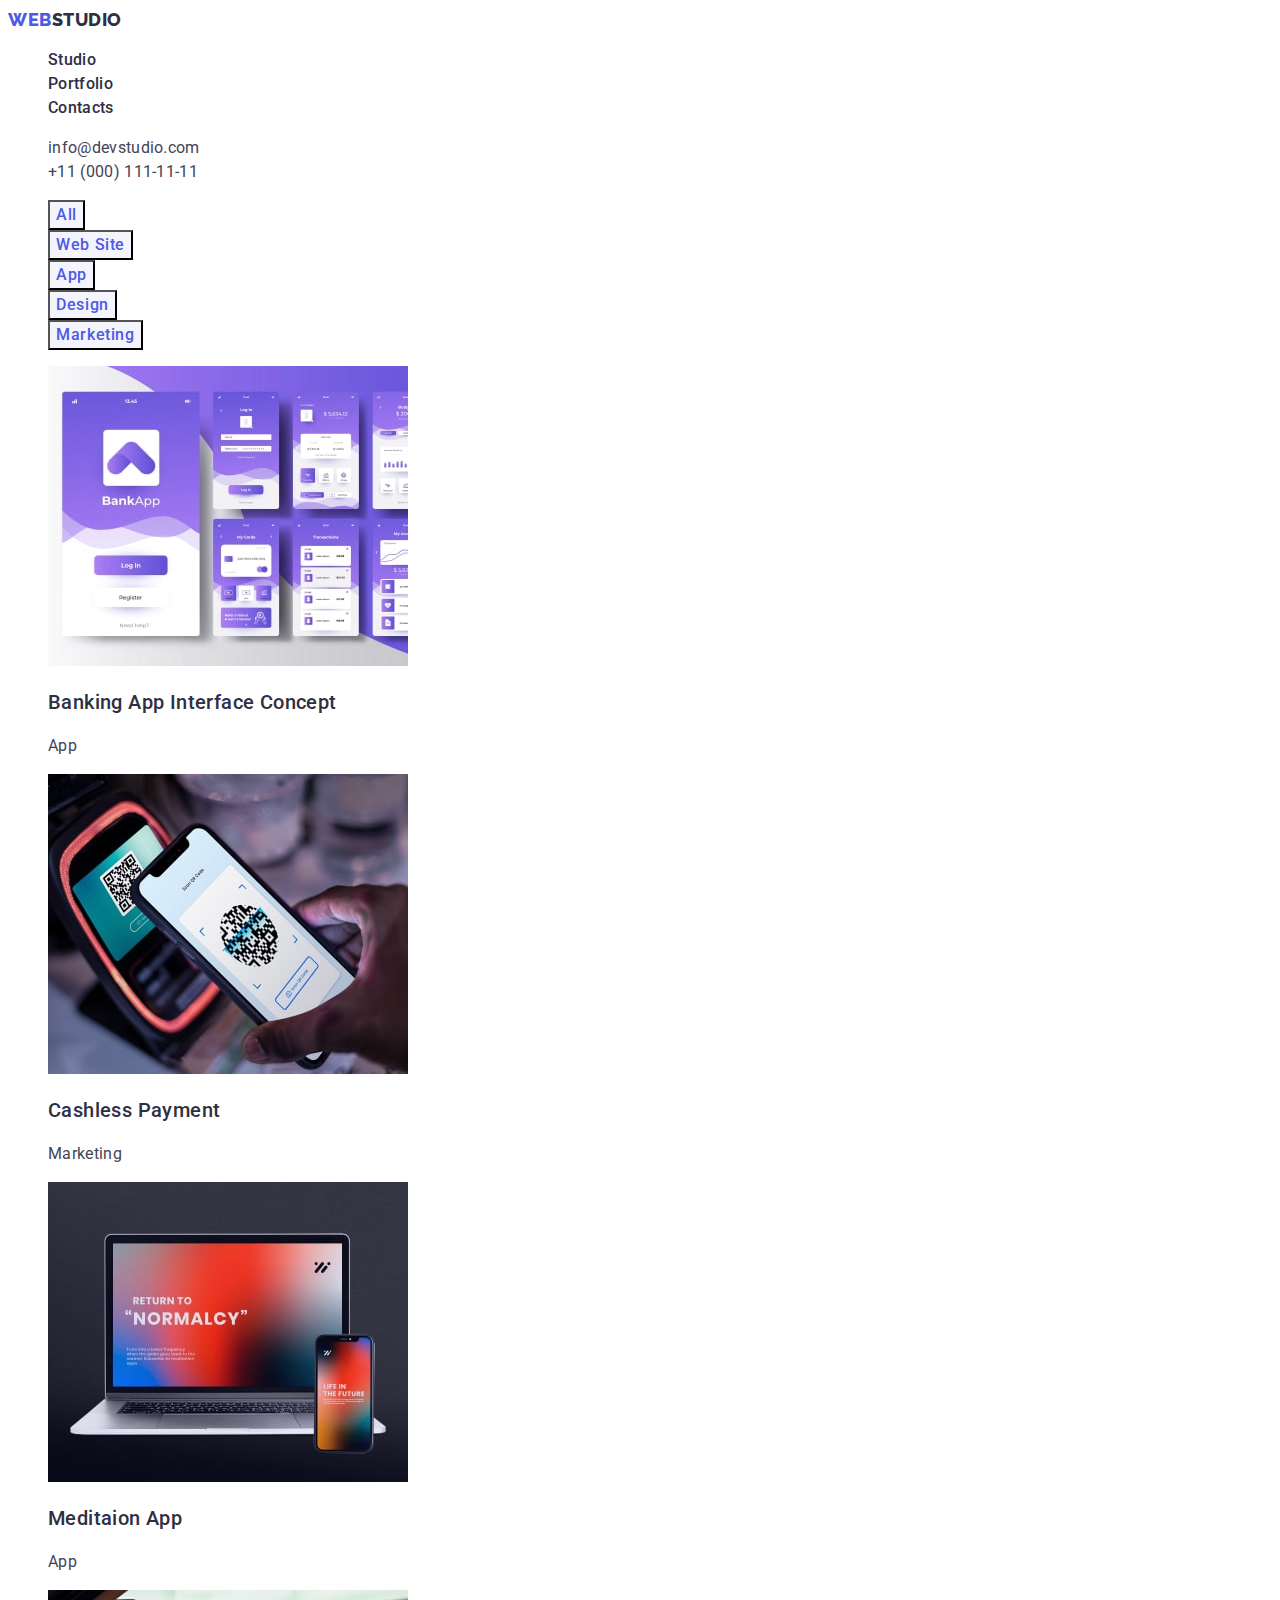
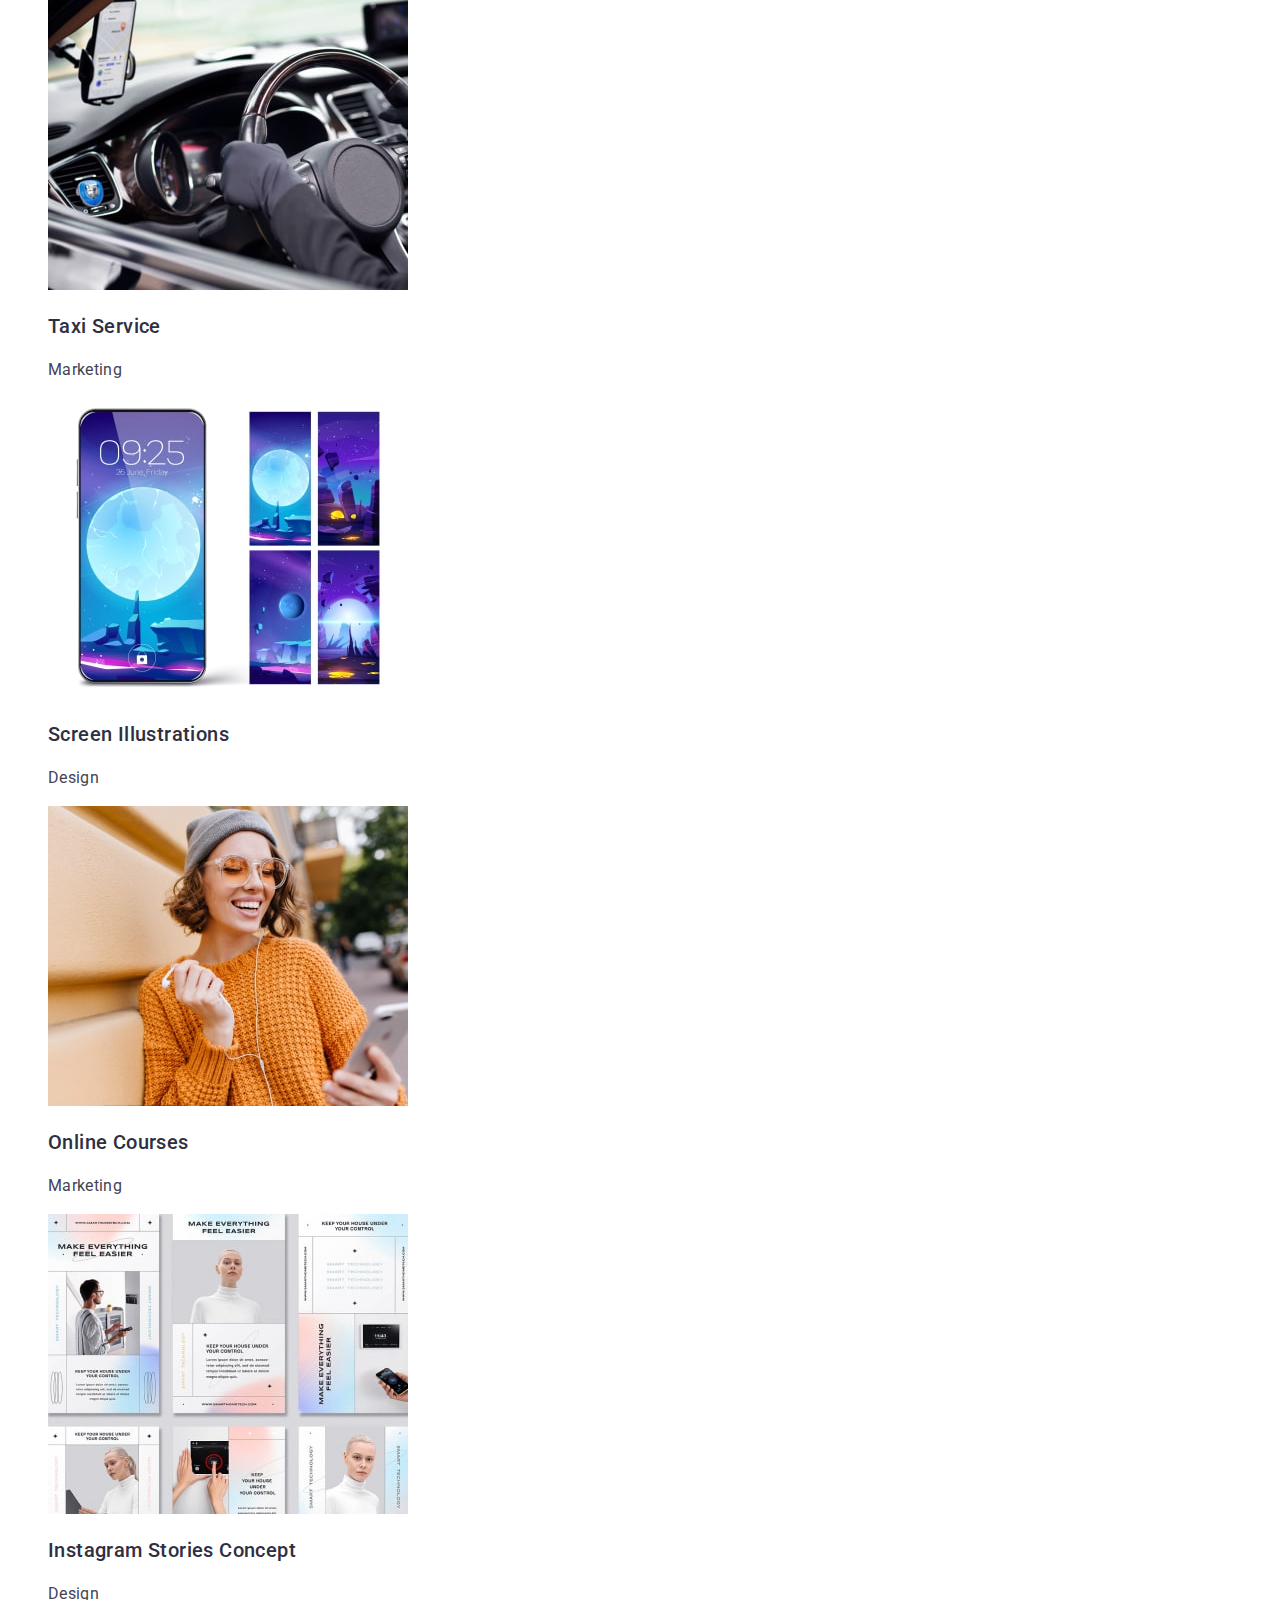
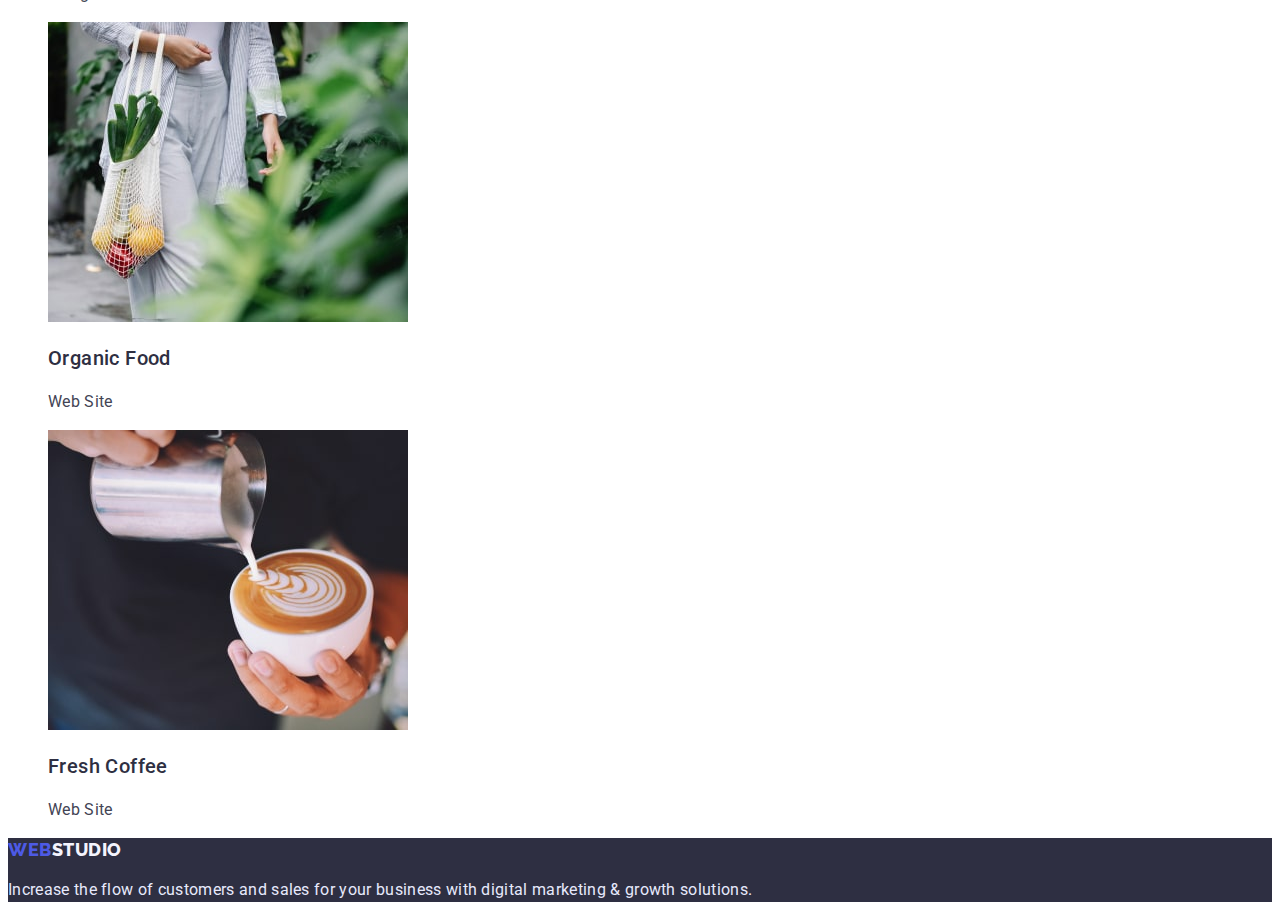
==== portfolio.html @ 36dbd47a "good" ====
<!DOCTYPE html>
<html lang="en">
  <head>
    <meta charset="UTF-8" />
    <meta http-equiv="X-UA-Compatible" content="IE=edge" />
    <meta name="viewport" content="width=device-width, initial-scale=1.0" />
    <title>WebStudio</title>
    <link rel="stylesheet" href="./css/styles.css" />
    <link rel="preconnect" href="https://fonts.googleapis.com" />
    <link rel="preconnect" href="https://fonts.gstatic.com" crossorigin />
    <link
      href="https://fonts.googleapis.com/css2?family=Raleway:wght@800&family=Roboto:wght@400;500;700;900&display=swap"
      rel="stylesheet"
    />
  </head>
  <body>
    <!-- шапка -->
    <header class="header">
      <nav class="header-nav">
        <a href="./index.html" class="logo list link"
          ><span class="logo-web">Web</span>Studio</a
        >
        <ul class="header-list list">
          <li class="header-item">
            <a href="./index.html" class="header-link link">Studio</a>
          </li>
          <li class="header-item">
            <a href="./portfolio.html" class="header-link link">Portfolio</a>
          </li>
          <li class="header-item">
            <a href="" class="header-link link">Contacts</a>
          </li>
        </ul>
      </nav>
      <address>
        <ul class="contakt list">
          <li>
            <a
              href="mailto:info@devstudio.com"
              class="contakt-link contakt-link-mailto link"
              >info@devstudio.com</a
            >
          </li>
          <li>
            <a href="tel:+110001111111" class="contakt-link link"
              >+11 (000) 111-11-11</a
            >
          </li>
        </ul>
      </address>
    </header>
    <!-- / шапка -->
    <main>
      <!-- menu button -->
      <section>
        <h2 class="visually-hidden">menu button</h2>
        <ul class="list">
          <li><button type="button" class="btn">All</button></li>
          <li><button type="button" class="btn">Web Site</button></li>
          <li><button type="button" class="btn">App</button></li>
          <li><button type="button" class="btn">Design</button></li>
          <li><button type="button" class="btn">Marketing</button></li>
        </ul>
      </section>

      <!-- /menu button -->
      <!-- features-list -->
      <section>
        <h2 class="visually-hidden">menu portfolio</h2>
      <ul class="features-list list">
        <li class="features-item">
          <a href="" class="features-link link">
            <img
              src="./images/portfolio-app-min.jpg"
              alt="App Interface"
              width="360"
              height="300"
            />
            <h3 class="features-title subtitle">
              Banking App Interface Concept
            </h3>
            <p class="features-text text">App</p>
          </a>
        </li>
        <li class="features-item">
          <a href="" class="features-link link"
            ><img
              src="./images/portfolio-paymant-min.jpg"
              alt="Payment"
              width="360"
              height="300"
            />
            <h3 class="features-title subtitle">Cashless Payment</h3>
            <p class="features-text text">Marketing</p>
          </a>
        </li>
        <li class="features-item">
          <a href="" class="features-link link"
            ><img
              src="./images/portfolio-meditaion-min.jpg"
              alt="notbook"
              width="360"
              height="300"
            />
            <h3 class="features-title subtitle">Meditaion App</h3>
            <p class="features-text text">App</p>
          </a>
        </li>
        <li class="features-item">
          <a href="" class="features-link link"
            ><img
              src="./images/portfolio-taxi-min.jpg"
              alt="taxi"
              width="360"
              height="300"
            />
            <h3 class="features-title subtitle">Taxi Service</h3>
            <p class="features-text text">Marketing</p>
          </a>
        </li>
        <li class="features-item">
          <a href="" class="features-link link"
            ><img
              src="./images/portfolio-theme-min.jpg"
              alt="theme"
              width="360"
              height="300"
            />
            <h3 class="features-title subtitle">Screen Illustrations</h3>
            <p class="features-text text">Design</p>
          </a>
        </li>
        <li class="features-item">
          <a href="" class="features-link link"
            ><img
              src="./images/portfolio-courses-min.jpg"
              alt="woman"
              width="360"
              height="300"
            />
            <h3 class="features-title subtitle">Online Courses</h3>
            <p class="features-text text">Marketing</p>
          </a>
        </li>
        <li class="features-item">
          <a href="" class="features-link link"
            ><img
              src="./images/portfolio-instagram-min.jpg "
              alt="instagram"
              width="360"
              height="300"
            />
            <h3 class="features-title subtitle">Instagram Stories Concept</h3>
            <p class="features-text text">Design</p></a
          >
        </li>
        <li class="features-item">
          <a href="" class="features-link link"
            ><img
              src="./images/portfolio-food-min.jpg"
              alt="food"
              width="360"
              height="300"
            />
            <h3 class="features-title subtitle">Organic Food</h3>
            <p class="features-text text">Web Site</p></a
          >
        </li>
        <li class="features-item">
          <a href="" class="features-link link"
            ><img
              src="./images/portfolio-coffee-min.jpg"
              alt="coffee"
              width="360"
              height="300"
            />
            <h3 class="features-title subtitle">Fresh Coffee</h3>
            <p class="features-text text">Web Site</p></a
          >
        </li>
      </ul>
    </section>
      <!-- /features-list -->
    </main>
    <!-- підвал -->
    <footer class="footer">
      <a href="./index.html" class="logo-footer list link"
        ><span class="logo-web">Web</span>Studio</a
      >
      <p class="footer-text text">
        Increase the flow of customers and sales for your business with digital
        marketing & growth solutions.
      </p>
    </footer>
  </body>
</html>
---- css/styles.css ----
:root{
    --maim-text-color: #434455;
    --maim-title-color: #2E2F42;
    --maim-logo-color: #4D5AE5;
    --maim-logo-text-color: #F4F4FD;
    --maim-logo-futer-color: #2E2F42;
    --maim-text-futer-color:#E7E9FC;
    --maim-btn-active-color: #404BBF;
    --maim-big-title-color: #FFFFFF;
    --maim-background-fon-color:#F4F4FD;
   

}

.list{
list-style: none;

}
.link{
    text-decoration: none;

}
.visually-hidden {
    position: absolute;
    width: 1px;
    height: 1px;
    margin: -1px;
    border: 0;
    padding: 0;
    white-space: nowrap;
    clip-path: inset(100%);
    clip: rect(0 0 0 0);
    overflow: hidden;
   }
body{
    font-family: 'Roboto', sans-serif;
    color:  #434455;
    background:#FFFFFF;

;
}  
.text{  
    font-size: 16px;
    line-height: 1.5;
    letter-spacing: 0.02em;    
}

.subtitle{
    font-weight: 500;
    font-size: 20px;
    line-height: 1.2;
    letter-spacing: 0.02em;
    
}
/* колір логотипа web =color: #4D5AE5; */
/* колір жирного тексту color: #2E2F42; */
/* колір малого туксту color: #434455; rgba(0, 0, 0, 0.25); */
/* header styles */
/* -----------header----------- */
.logo{   
font-family: 'Raleway';
font-weight: 800;
font-size: 18px;
line-height: 1.33;
letter-spacing: 0.03em;
text-transform: uppercase;
color: var(--maim-title-color);
}
.logo-web{
    color: var(--maim-logo-color);

}

.header-link{
    font-weight: 500;
    font-size: 16px;
    line-height: 1.5;    
    letter-spacing: 0.02em;     
    color: var(--maim-title-color);
    
}
.header-link:active,
.header-link:focus,
.header-link:hover{
    color: var(--maim-btn-active-color);

}
.contakt-link{
    font-style: normal;
    font-size: 16px;
    line-height: 1.5;
    letter-spacing: 0.02em;
color: var(--maim-text-color);

}
.contakt-link-mailto:active,
.contakt-link-mailto:hover,
.contakt-link-mailto:focus
{
color: var(--maim-btn-active-color);
}
/* -----------footer----------- */
.footer{
    background:var(--maim-logo-futer-color);
}

.logo-footer{
    font-family: 'Raleway';
    font-weight: 800;
    font-size: 18px;
    line-height: 1.33;
    letter-spacing: 0.03em;
    text-transform: uppercase;
color: var(--maim-logo-text-color);
    
}

.footer-text{   
color: var(--maim-text-futer-color);

}
/* -----------main----------- */
/* -----------hero----------- */
.section-hero{
    background: var(--maim-title-color) ;

}
.hero-title{
    font-weight: 700;
    font-size: 56px;
    line-height: 1.07;
    letter-spacing: 0.02em;
    color: var(--maim-big-title-color);

}

.btn-hero{
    cursor: pointer;
    font-family: 'Roboto';
    font-weight: 500;
    font-size: 16px;
    line-height: 1.5;
    letter-spacing: 0.04em;    
    color: var(--maim-big-title-color);
    background:var(--maim-logo-color);
}
.btn-hero:focus,
.btn-hero:hover{
    background:var(--maim-btn-active-color);
}

/* -----------benefits----------- */
.benefits-title {

    color: var(--maim-title-color);
}
.benefits-text {
    text-transform: lowercase;
    color: var(--maim-text-color);


}
/* -----------main work----------- */
.slider-work-title{
    font-weight: 700;
    font-size: 36px;
    line-height: 1.11;
    letter-spacing: 0.02em;
    color: var(--maim-title-color);  
}
/* -----------main team----------- */
.team {
    background:var(--maim-background-fon-color);

}
.team-title {

    font-weight: 700;
    font-size: 36px;
    line-height: 1.11;
    letter-spacing: 0.02em;
    
    color: var(--maim-title-color);
    
}
.team-name {

    color: var(--maim-title-color);

}
.team-text {
    color: var(--maim-text-color);
}
/* -----------PORTFOLIO----------- */
/* -----------menu button----------- */
.btn{
    cursor: pointer;
    font-family: 'Roboto';
    font-weight: 500;
font-size: 16px;
line-height: 1.5;
letter-spacing: 0.04em;
color: var(--maim-logo-color);
background: var(--maim-background-fon-color);

}
.btn:hover,
.btn:focus{
    background: var(--maim-btn-active-color);
    color: var(--maim-big-title-color);

}
/* -----------features----------- */
.features-title{
color: var(--maim-title-color);

}
.features-text{
    color: var(--maim-text-color);
    
}
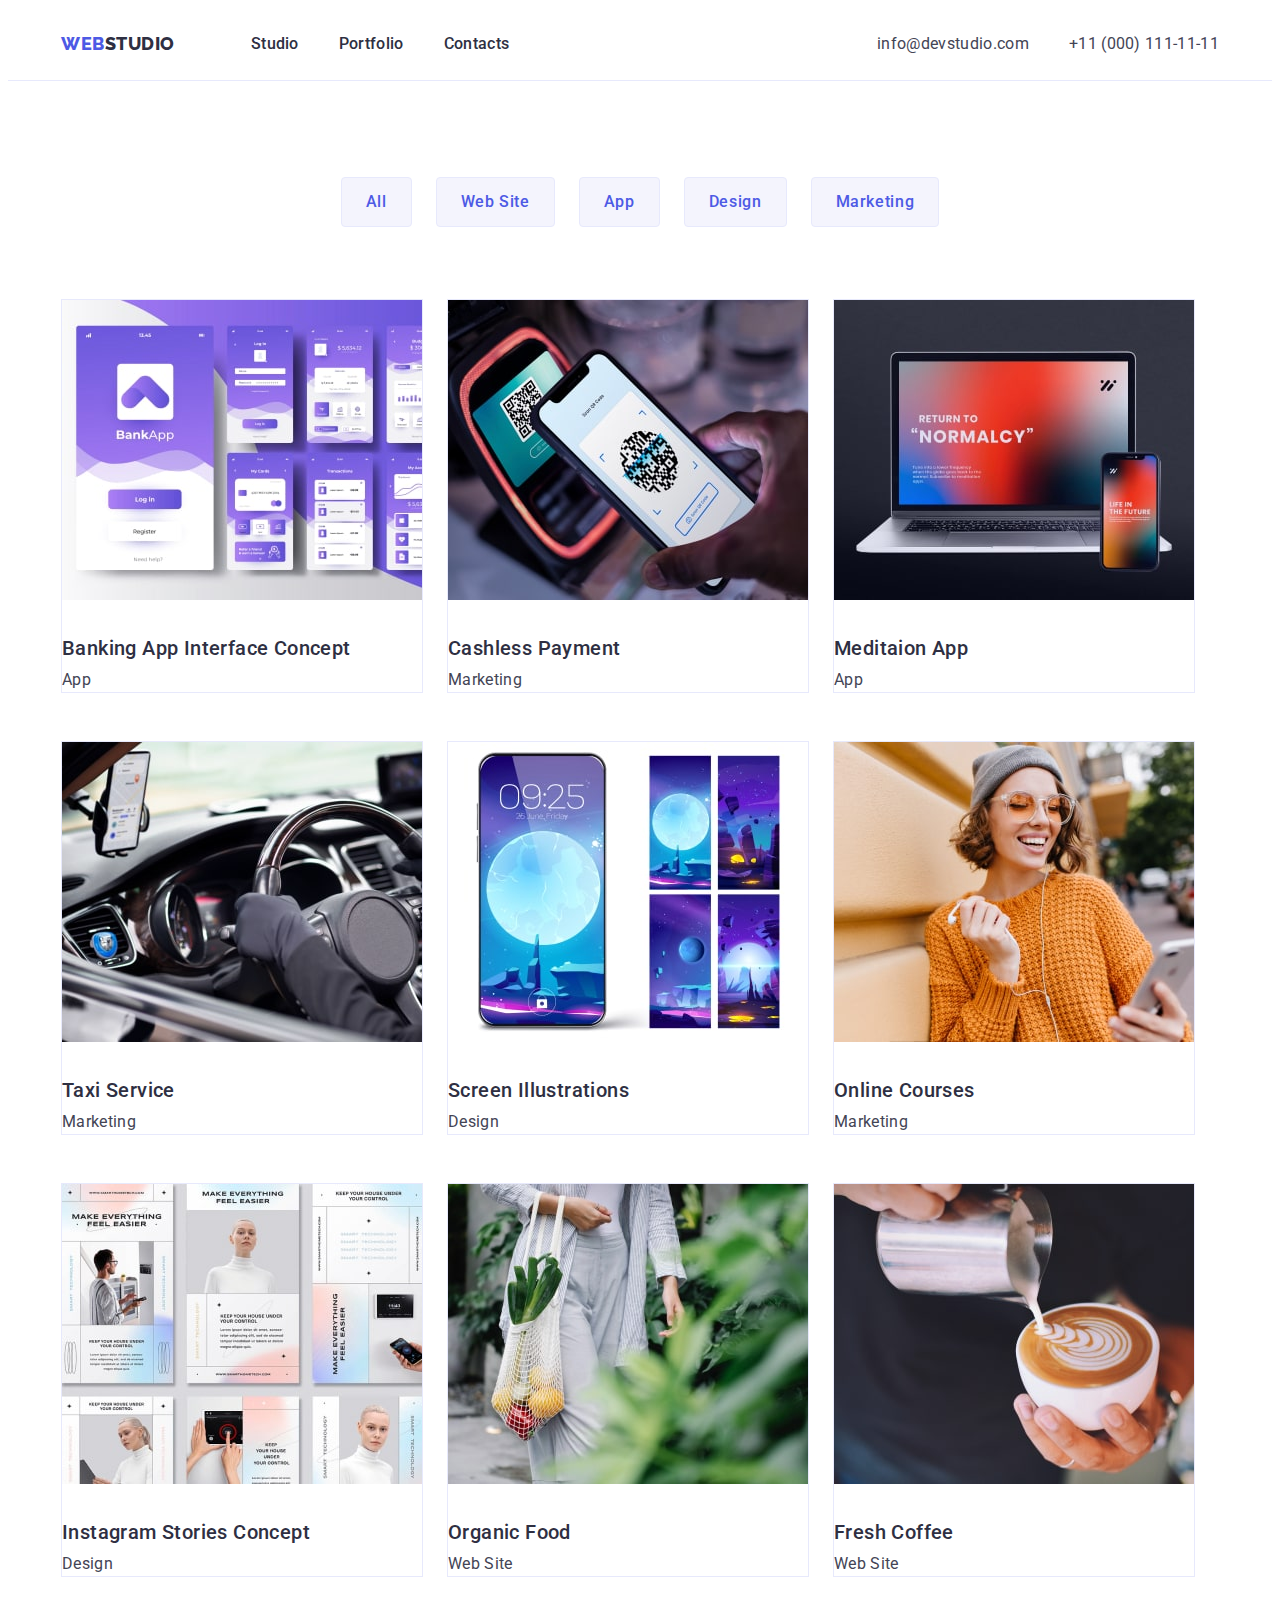
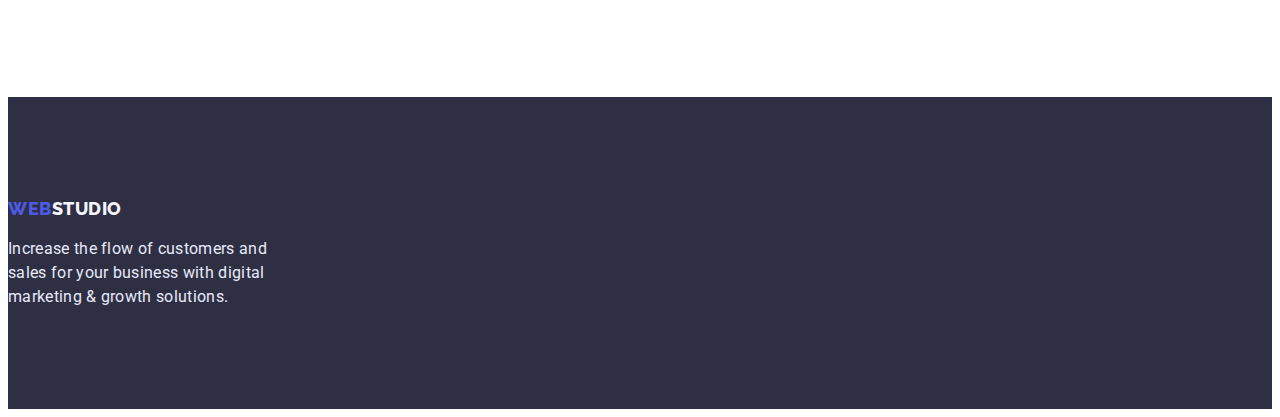
==== commit 709c55eb: "good" ====
--- a/portfolio.html
+++ b/portfolio.html
@@ -5,181 +5,194 @@
     <meta http-equiv="X-UA-Compatible" content="IE=edge" />
     <meta name="viewport" content="width=device-width, initial-scale=1.0" />
     <title>WebStudio</title>
-    <link rel="stylesheet" href="./css/styles.css" />
+    <link
+      rel="stylesheet"
+      href="https://cdnjs.cloudflare.com/ajax/libs/modern-normalize/1.1.0/modern-normalize.min.css"
+      integrity="sha512-wpPYUAdjBVSE4KJnH1VR1HeZfpl1ub8YT/NKx4PuQ5NmX2tKuGu6U/JRp5y+Y8XG2tV+wKQpNHVUX03MfMFn9Q=="
+      crossorigin="anonymous"
+      referrerpolicy="no-referrer"
+    />
     <link rel="preconnect" href="https://fonts.googleapis.com" />
     <link rel="preconnect" href="https://fonts.gstatic.com" crossorigin />
     <link
       href="https://fonts.googleapis.com/css2?family=Raleway:wght@800&family=Roboto:wght@400;500;700;900&display=swap"
       rel="stylesheet"
     />
+    <link rel="stylesheet" href="./css/styles.css" />
   </head>
   <body>
     <!-- шапка -->
     <header class="header">
-      <nav class="header-nav">
-        <a href="./index.html" class="logo list link"
-          ><span class="logo-web">Web</span>Studio</a
-        >
-        <ul class="header-list list">
-          <li class="header-item">
-            <a href="./index.html" class="header-link link">Studio</a>
-          </li>
-          <li class="header-item">
-            <a href="./portfolio.html" class="header-link link">Portfolio</a>
-          </li>
-          <li class="header-item">
-            <a href="" class="header-link link">Contacts</a>
-          </li>
-        </ul>
-      </nav>
-      <address>
-        <ul class="contakt list">
-          <li>
-            <a
-              href="mailto:info@devstudio.com"
-              class="contakt-link contakt-link-mailto link"
-              >info@devstudio.com</a
-            >
-          </li>
-          <li>
-            <a href="tel:+110001111111" class="contakt-link link"
-              >+11 (000) 111-11-11</a
-            >
-          </li>
-        </ul>
-      </address>
+      <div class="container header-container">
+        <nav class="header-nav">
+          <a href="./index.html" class="logo list link"
+            ><span class="logo-web">Web</span>Studio</a
+          >
+          <ul class="header-list list">
+            <li class="header-item">
+              <a href="./index.html" class="header-link link">Studio</a>
+            </li>
+            <li class="header-item">
+              <a href="./portfolio.html" class="header-link link">Portfolio</a>
+            </li>
+            <li class="header-item">
+              <a href="" class="header-link link">Contacts</a>
+            </li>
+          </ul>
+        </nav>
+        <address class="header-address">
+          <ul class="contakt-list list">
+            <li class="contakt-item">
+              <a
+                href="mailto:info@devstudio.com"
+                class="contakt-link contakt-link-mailto link"
+                >info@devstudio.com</a
+              >
+            </li>
+            <li class="contakt-item">
+              <a href="tel:+110001111111" class="contakt-link link"
+                >+11 (000) 111-11-11</a
+              >
+            </li>
+          </ul>
+        </address>
+      </div>
     </header>
     <!-- / шапка -->
     <main>
       <!-- menu button -->
-      <section>
+      <section class="menu-btn">
+        <div class="container">
         <h2 class="visually-hidden">menu button</h2>
-        <ul class="list">
-          <li><button type="button" class="btn">All</button></li>
-          <li><button type="button" class="btn">Web Site</button></li>
-          <li><button type="button" class="btn">App</button></li>
-          <li><button type="button" class="btn">Design</button></li>
-          <li><button type="button" class="btn">Marketing</button></li>
+        <ul class="btn-list list">
+          <li class="btn-item"><button type="button" class="btn">All</button></li>
+          <li class="btn-item"><button type="button" class="btn">Web Site</button></li>
+          <li class="btn-item"><button type="button" class="btn">App</button></li>
+          <li class="btn-item"><button type="button" class="btn">Design</button></li>
+          <li class="btn-item"><button type="button" class="btn">Marketing</button></li>
         </ul>
+      </div>
       </section>
 
       <!-- /menu button -->
       <!-- features-list -->
-      <section>
+      <section class="features">
+        <div class="container">
         <h2 class="visually-hidden">menu portfolio</h2>
-      <ul class="features-list list">
-        <li class="features-item">
-          <a href="" class="features-link link">
-            <img
-              src="./images/portfolio-app-min.jpg"
-              alt="App Interface"
-              width="360"
-              height="300"
-            />
-            <h3 class="features-title subtitle">
-              Banking App Interface Concept
-            </h3>
-            <p class="features-text text">App</p>
-          </a>
-        </li>
-        <li class="features-item">
-          <a href="" class="features-link link"
-            ><img
-              src="./images/portfolio-paymant-min.jpg"
-              alt="Payment"
-              width="360"
-              height="300"
-            />
-            <h3 class="features-title subtitle">Cashless Payment</h3>
-            <p class="features-text text">Marketing</p>
-          </a>
-        </li>
-        <li class="features-item">
-          <a href="" class="features-link link"
-            ><img
-              src="./images/portfolio-meditaion-min.jpg"
-              alt="notbook"
-              width="360"
-              height="300"
-            />
-            <h3 class="features-title subtitle">Meditaion App</h3>
-            <p class="features-text text">App</p>
-          </a>
-        </li>
-        <li class="features-item">
-          <a href="" class="features-link link"
-            ><img
-              src="./images/portfolio-taxi-min.jpg"
-              alt="taxi"
-              width="360"
-              height="300"
-            />
-            <h3 class="features-title subtitle">Taxi Service</h3>
-            <p class="features-text text">Marketing</p>
-          </a>
-        </li>
-        <li class="features-item">
-          <a href="" class="features-link link"
-            ><img
-              src="./images/portfolio-theme-min.jpg"
-              alt="theme"
-              width="360"
-              height="300"
-            />
-            <h3 class="features-title subtitle">Screen Illustrations</h3>
-            <p class="features-text text">Design</p>
-          </a>
-        </li>
-        <li class="features-item">
-          <a href="" class="features-link link"
-            ><img
-              src="./images/portfolio-courses-min.jpg"
-              alt="woman"
-              width="360"
-              height="300"
-            />
-            <h3 class="features-title subtitle">Online Courses</h3>
-            <p class="features-text text">Marketing</p>
-          </a>
-        </li>
-        <li class="features-item">
-          <a href="" class="features-link link"
-            ><img
-              src="./images/portfolio-instagram-min.jpg "
-              alt="instagram"
-              width="360"
-              height="300"
-            />
-            <h3 class="features-title subtitle">Instagram Stories Concept</h3>
-            <p class="features-text text">Design</p></a
-          >
-        </li>
-        <li class="features-item">
-          <a href="" class="features-link link"
-            ><img
-              src="./images/portfolio-food-min.jpg"
-              alt="food"
-              width="360"
-              height="300"
-            />
-            <h3 class="features-title subtitle">Organic Food</h3>
-            <p class="features-text text">Web Site</p></a
-          >
-        </li>
-        <li class="features-item">
-          <a href="" class="features-link link"
-            ><img
-              src="./images/portfolio-coffee-min.jpg"
-              alt="coffee"
-              width="360"
-              height="300"
-            />
-            <h3 class="features-title subtitle">Fresh Coffee</h3>
-            <p class="features-text text">Web Site</p></a
-          >
-        </li>
-      </ul>
-    </section>
+        <ul class="features-list list">
+          <li class="features-item">
+            <a href="" class="features-link link">
+              <img
+                src="./images/portfolio-app-min.jpg"
+                alt="App Interface"
+                width="360"
+                height="300"
+              />
+              <h3 class="features-title subtitle">
+                Banking App Interface Concept
+              </h3>
+              <p class="features-text text">App</p>
+            </a>
+          </li>
+          <li class="features-item">
+            <a href="" class="features-link link"
+              ><img
+                src="./images/portfolio-paymant-min.jpg"
+                alt="Payment"
+                width="360"
+                height="300"
+              />
+              <h3 class="features-title subtitle">Cashless Payment</h3>
+              <p class="features-text text">Marketing</p>
+            </a>
+          </li>
+          <li class="features-item">
+            <a href="" class="features-link link"
+              ><img
+                src="./images/portfolio-meditaion-min.jpg"
+                alt="notbook"
+                width="360"
+                height="300"
+              />
+              <h3 class="features-title subtitle">Meditaion App</h3>
+              <p class="features-text text">App</p>
+            </a>
+          </li>
+          <li class="features-item">
+            <a href="" class="features-link link"
+              ><img
+                src="./images/portfolio-taxi-min.jpg"
+                alt="taxi"
+                width="360"
+                height="300"
+              />
+              <h3 class="features-title subtitle">Taxi Service</h3>
+              <p class="features-text text">Marketing</p>
+            </a>
+          </li>
+          <li class="features-item">
+            <a href="" class="features-link link"
+              ><img
+                src="./images/portfolio-theme-min.jpg"
+                alt="theme"
+                width="360"
+                height="300"
+              />
+              <h3 class="features-title subtitle">Screen Illustrations</h3>
+              <p class="features-text text">Design</p>
+            </a>
+          </li>
+          <li class="features-item">
+            <a href="" class="features-link link"
+              ><img
+                src="./images/portfolio-courses-min.jpg"
+                alt="woman"
+                width="360"
+                height="300"
+              />
+              <h3 class="features-title subtitle">Online Courses</h3>
+              <p class="features-text text">Marketing</p>
+            </a>
+          </li>
+          <li class="features-item">
+            <a href="" class="features-link link"
+              ><img
+                src="./images/portfolio-instagram-min.jpg "
+                alt="instagram"
+                width="360"
+                height="300"
+              />
+              <h3 class="features-title subtitle">Instagram Stories Concept</h3>
+              <p class="features-text text">Design</p></a
+            >
+          </li>
+          <li class="features-item">
+            <a href="" class="features-link link"
+              ><img
+                src="./images/portfolio-food-min.jpg"
+                alt="food"
+                width="360"
+                height="300"
+              />
+              <h3 class="features-title subtitle">Organic Food</h3>
+              <p class="features-text text">Web Site</p></a
+            >
+          </li>
+          <li class="features-item">
+            <a href="" class="features-link link"
+              ><img
+                src="./images/portfolio-coffee-min.jpg"
+                alt="coffee"
+                width="360"
+                height="300"
+              />
+              <h3 class="features-title subtitle">Fresh Coffee</h3>
+              <p class="features-text text">Web Site</p></a
+            >
+          </li>
+        </ul>
+      </div>
+      </section>
       <!-- /features-list -->
     </main>
     <!-- підвал -->
--- a/css/styles.css
+++ b/css/styles.css
@@ -8,18 +8,16 @@
     --maim-btn-active-color: #404BBF;
     --maim-big-title-color: #FFFFFF;
     --maim-background-fon-color:#F4F4FD;
-   
-
-}
-
+
+}
 .list{
 list-style: none;
 
 }
 .link{
     text-decoration: none;
-
-}
+}
+
 .visually-hidden {
     position: absolute;
     width: 1px;
@@ -32,13 +30,28 @@
     clip: rect(0 0 0 0);
     overflow: hidden;
    }
+
+   h1,h2,h3,h4,h5,h6,p{
+    margin: 0;
+   }
+   ul{
+    margin: 0;
+    padding: 0;
+   }
+
 body{
     font-family: 'Roboto', sans-serif;
     color:  #434455;
     background:#FFFFFF;
-
-;
 }  
+
+.container{
+    width: 1158px;
+    margin: 0 auto;
+    padding-left: 15px;
+    padding-right: 15px;
+}
+
 .text{  
     font-size: 16px;
     line-height: 1.5;
@@ -57,6 +70,15 @@
 /* колір малого туксту color: #434455; rgba(0, 0, 0, 0.25); */
 /* header styles */
 /* -----------header----------- */
+.header{
+    padding: 24px 0;
+    border-bottom: 1px solid #E7E9FC; 
+}
+.header-container{
+    display: flex;
+    align-items: center;
+
+}
 .logo{   
 font-family: 'Raleway';
 font-weight: 800;
@@ -70,6 +92,17 @@
     color: var(--maim-logo-color);
 
 }
+.header-nav{
+    display: flex;
+    align-items: center;
+}
+.header-list{
+    display: flex;
+    align-items: center;
+    gap: 40px;
+    margin-left: 76px;
+
+}
 
 .header-link{
     font-weight: 500;
@@ -85,7 +118,14 @@
     color: var(--maim-btn-active-color);
 
 }
+.header-address{
+    margin-left: auto;
+}
+.contakt-list{
+    display: flex;
+}
 .contakt-link{
+
     font-style: normal;
     font-size: 16px;
     line-height: 1.5;
@@ -93,6 +133,9 @@
 color: var(--maim-text-color);
 
 }
+.contakt-item:not(:last-child){
+    margin-right: 40px;
+}
 .contakt-link-mailto:active,
 .contakt-link-mailto:hover,
 .contakt-link-mailto:focus
@@ -101,6 +144,8 @@
 }
 /* -----------footer----------- */
 .footer{
+    padding-bottom: 100px;
+    padding-top: 100px;
     background:var(--maim-logo-futer-color);
 }
 
@@ -115,32 +160,49 @@
     
 }
 
-.footer-text{   
+.footer-text{ 
+    width: 264px;
+    margin-top: 16px;  
 color: var(--maim-text-futer-color);
 
 }
 /* -----------main----------- */
 /* -----------hero----------- */
 .section-hero{
+    padding-top: 188px;
+    padding-bottom: 188px;
     background: var(--maim-title-color) ;
 
 }
+.container-hero{
+display: flex;
+align-items: center;
+flex-direction: column;
+}
 .hero-title{
+    max-width: 488px;
+    margin-bottom: 48px;
+
     font-weight: 700;
     font-size: 56px;
     line-height: 1.07;
-    letter-spacing: 0.02em;
+    text-align:center ;
     color: var(--maim-big-title-color);
-
 }
 
 .btn-hero{
+    padding: 16px 32px;
+    border-radius: 4px;
+    border: 0;
+
+
     cursor: pointer;
     font-family: 'Roboto';
     font-weight: 500;
     font-size: 16px;
     line-height: 1.5;
-    letter-spacing: 0.04em;    
+    letter-spacing: 0.04em;  
+  
     color: var(--maim-big-title-color);
     background:var(--maim-logo-color);
 }
@@ -150,6 +212,17 @@
 }
 
 /* -----------benefits----------- */
+.benefits{
+    padding-top: 120px;
+    padding-bottom: 120px;
+}
+.benefits-list{
+    display: flex;
+    gap: 24px;
+}
+.benefits-item{
+    width: 264px;
+}
 .benefits-title {
 
     color: var(--maim-title-color);
@@ -161,7 +234,19 @@
 
 }
 /* -----------main work----------- */
+.slider-work{
+    padding-bottom: 120px;
+}
+.slider-work-container{
+
+}
+.slider-work-list{
+    display: flex;
+    gap: 24px;
+}
 .slider-work-title{
+    margin-bottom: 72px;
+    text-align: center;
     font-weight: 700;
     font-size: 36px;
     line-height: 1.11;
@@ -170,11 +255,18 @@
 }
 /* -----------main team----------- */
 .team {
+    padding-top: 120px;
+    padding-bottom: 120px;
     background:var(--maim-background-fon-color);
 
 }
+.team-container{
+
+}
 .team-title {
-
+    margin-bottom: 72px;
+
+    text-align: center;
     font-weight: 700;
     font-size: 36px;
     line-height: 1.11;
@@ -183,8 +275,21 @@
     color: var(--maim-title-color);
     
 }
+.team-list{
+    display: flex;
+    align-items: center;
+    gap: 24px;
+}
+.team-item{
+    display: flex;
+    align-items: center;
+    flex-direction: column;
+    background-color: var(--maim-big-title-color);
+    padding-bottom: 32px;
+}
 .team-name {
-
+    margin-top: 32px;
+    margin-bottom: 8px;
     color: var(--maim-title-color);
 
 }
@@ -193,7 +298,19 @@
 }
 /* -----------PORTFOLIO----------- */
 /* -----------menu button----------- */
+.menu-btn{
+    padding-top: 96px;
+    padding-bottom: 72px;
+}
+.btn-list{
+    display: flex;
+    justify-content: center;
+    text-align: center;
+}
 .btn{
+    padding: 12px 24px;
+    border: 1px solid #E7E9FC;
+    border-radius: 4px;
     cursor: pointer;
     font-family: 'Roboto';
     font-weight: 500;
@@ -203,15 +320,36 @@
 color: var(--maim-logo-color);
 background: var(--maim-background-fon-color);
 
+
 }
 .btn:hover,
 .btn:focus{
     background: var(--maim-btn-active-color);
     color: var(--maim-big-title-color);
-
+}
+.btn-item:not(:last-child){
+    margin-right: 24px;
 }
 /* -----------features----------- */
+.features{
+    padding-bottom: 120px;
+}
+.features-list{
+
+    display: flex;
+    flex-wrap: wrap;
+    gap: 24px;
+    row-gap: 48px;
+}
+.features-item{
+    width: 360px;
+    border: 1px solid #E7E9FC;
+}
+
 .features-title{
+margin-top: 32px;
+margin-bottom: 8px;
+
 color: var(--maim-title-color);
 
 }
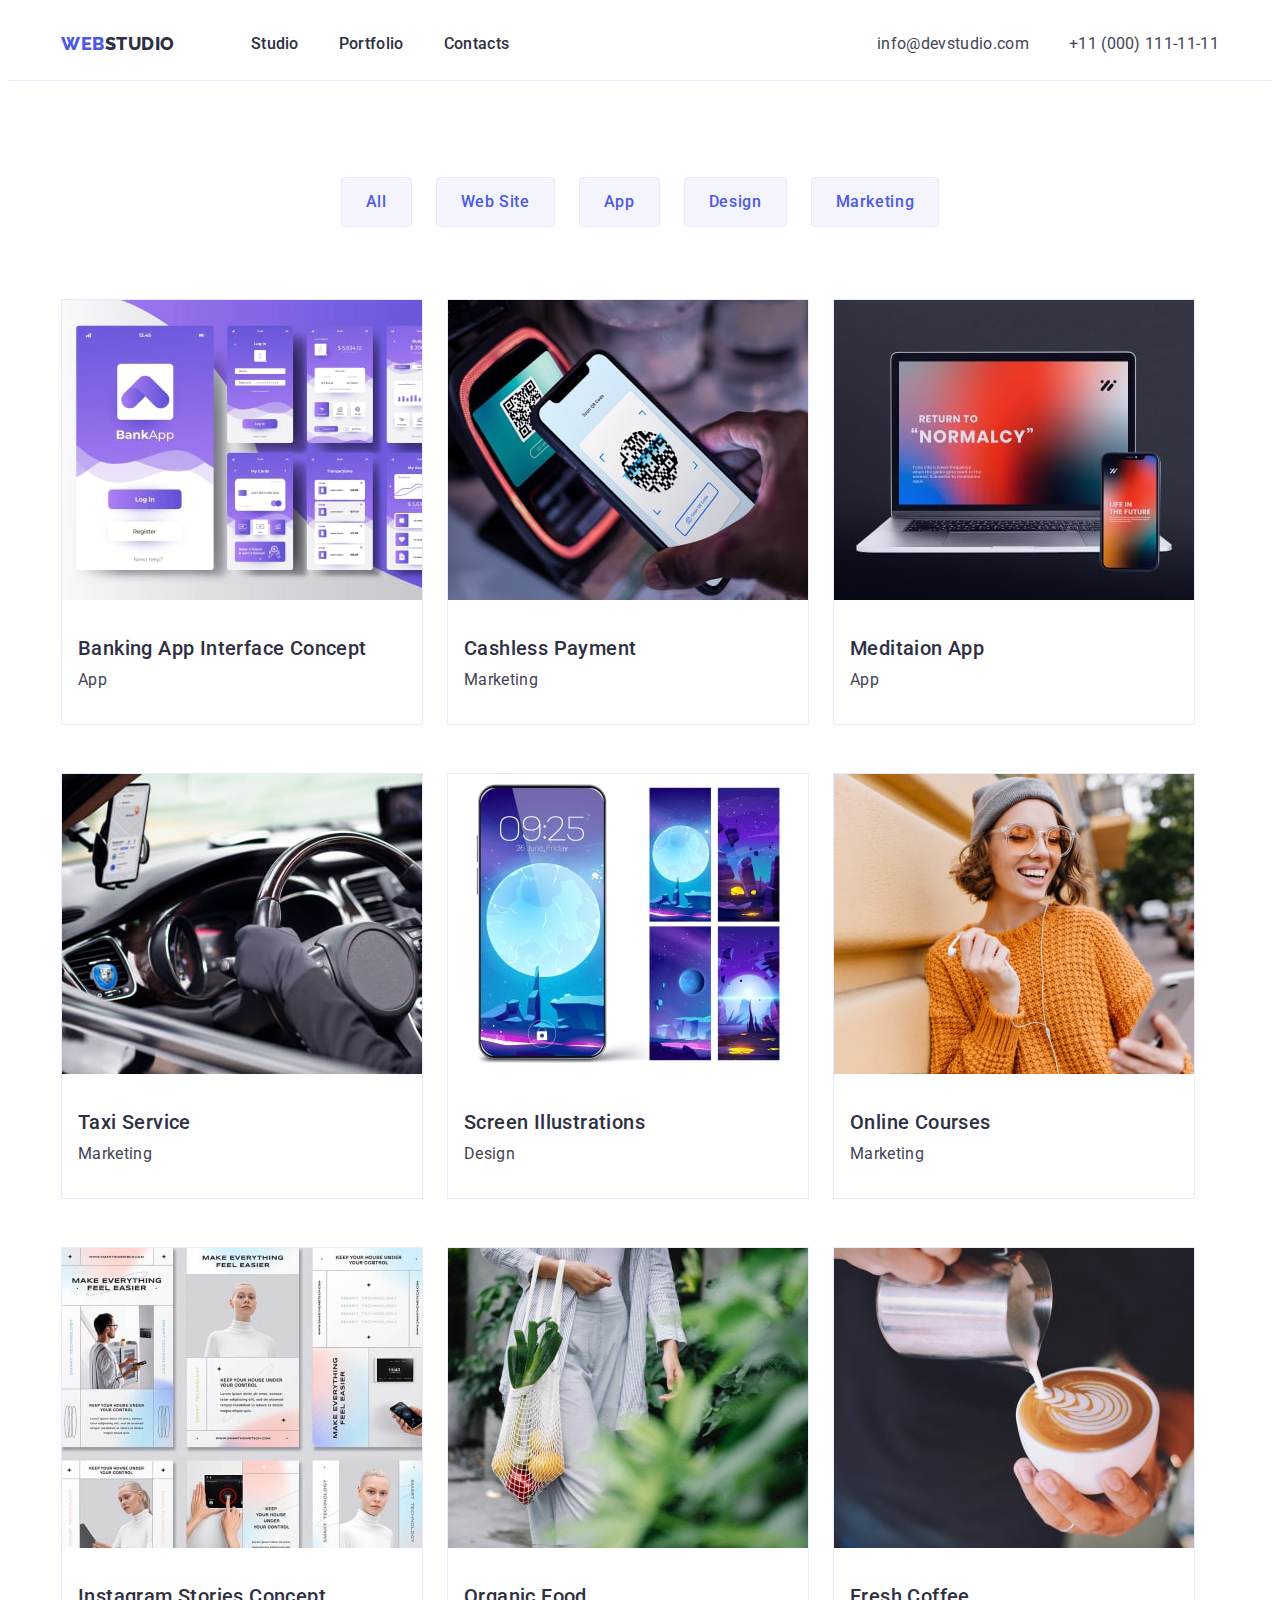
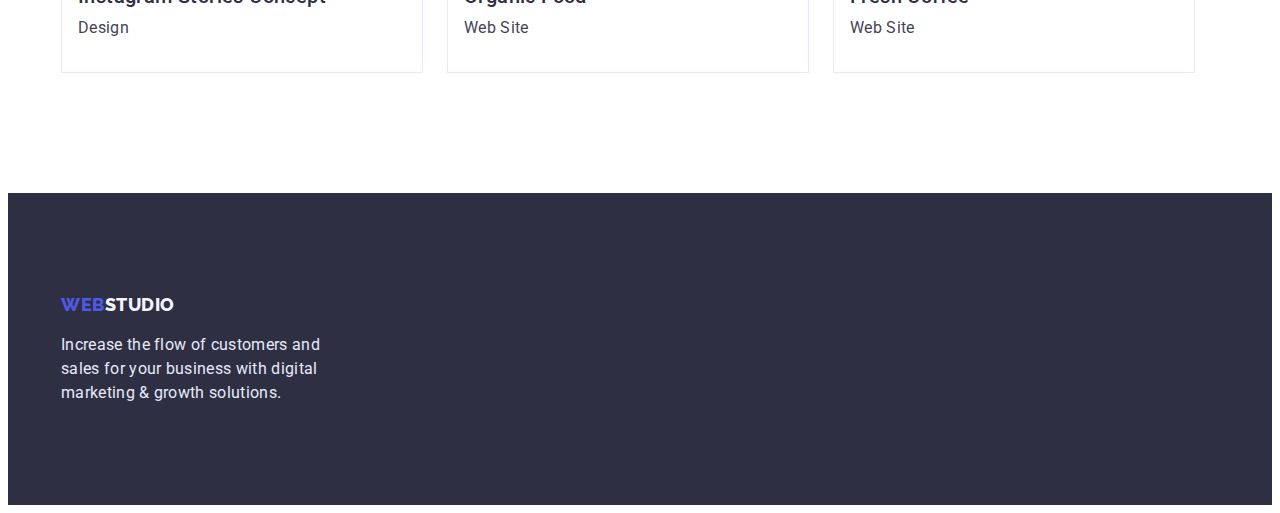
==== commit fd6a4799: "super" ====
--- a/portfolio.html
+++ b/portfolio.html
@@ -63,147 +63,161 @@
       <!-- menu button -->
       <section class="menu-btn">
         <div class="container">
-        <h2 class="visually-hidden">menu button</h2>
-        <ul class="btn-list list">
-          <li class="btn-item"><button type="button" class="btn">All</button></li>
-          <li class="btn-item"><button type="button" class="btn">Web Site</button></li>
-          <li class="btn-item"><button type="button" class="btn">App</button></li>
-          <li class="btn-item"><button type="button" class="btn">Design</button></li>
-          <li class="btn-item"><button type="button" class="btn">Marketing</button></li>
-        </ul>
-      </div>
+          <h2 class="visually-hidden">menu button</h2>
+          <ul class="btn-list list">
+            <li class="btn-item">
+              <button type="button" class="btn">All</button>
+            </li>
+            <li class="btn-item">
+              <button type="button" class="btn">Web Site</button>
+            </li>
+            <li class="btn-item">
+              <button type="button" class="btn">App</button>
+            </li>
+            <li class="btn-item">
+              <button type="button" class="btn">Design</button>
+            </li>
+            <li class="btn-item">
+              <button type="button" class="btn">Marketing</button>
+            </li>
+          </ul>
+        </div>
       </section>
 
       <!-- /menu button -->
       <!-- features-list -->
       <section class="features">
         <div class="container">
-        <h2 class="visually-hidden">menu portfolio</h2>
-        <ul class="features-list list">
-          <li class="features-item">
-            <a href="" class="features-link link">
-              <img
-                src="./images/portfolio-app-min.jpg"
-                alt="App Interface"
-                width="360"
-                height="300"
-              />
-              <h3 class="features-title subtitle">
-                Banking App Interface Concept
-              </h3>
-              <p class="features-text text">App</p>
-            </a>
-          </li>
-          <li class="features-item">
-            <a href="" class="features-link link"
-              ><img
-                src="./images/portfolio-paymant-min.jpg"
-                alt="Payment"
-                width="360"
-                height="300"
-              />
-              <h3 class="features-title subtitle">Cashless Payment</h3>
-              <p class="features-text text">Marketing</p>
-            </a>
-          </li>
-          <li class="features-item">
-            <a href="" class="features-link link"
-              ><img
-                src="./images/portfolio-meditaion-min.jpg"
-                alt="notbook"
-                width="360"
-                height="300"
-              />
-              <h3 class="features-title subtitle">Meditaion App</h3>
-              <p class="features-text text">App</p>
-            </a>
-          </li>
-          <li class="features-item">
-            <a href="" class="features-link link"
-              ><img
-                src="./images/portfolio-taxi-min.jpg"
-                alt="taxi"
-                width="360"
-                height="300"
-              />
-              <h3 class="features-title subtitle">Taxi Service</h3>
-              <p class="features-text text">Marketing</p>
-            </a>
-          </li>
-          <li class="features-item">
-            <a href="" class="features-link link"
-              ><img
-                src="./images/portfolio-theme-min.jpg"
-                alt="theme"
-                width="360"
-                height="300"
-              />
-              <h3 class="features-title subtitle">Screen Illustrations</h3>
-              <p class="features-text text">Design</p>
-            </a>
-          </li>
-          <li class="features-item">
-            <a href="" class="features-link link"
-              ><img
-                src="./images/portfolio-courses-min.jpg"
-                alt="woman"
-                width="360"
-                height="300"
-              />
-              <h3 class="features-title subtitle">Online Courses</h3>
-              <p class="features-text text">Marketing</p>
-            </a>
-          </li>
-          <li class="features-item">
-            <a href="" class="features-link link"
-              ><img
-                src="./images/portfolio-instagram-min.jpg "
-                alt="instagram"
-                width="360"
-                height="300"
-              />
-              <h3 class="features-title subtitle">Instagram Stories Concept</h3>
-              <p class="features-text text">Design</p></a
-            >
-          </li>
-          <li class="features-item">
-            <a href="" class="features-link link"
-              ><img
-                src="./images/portfolio-food-min.jpg"
-                alt="food"
-                width="360"
-                height="300"
-              />
-              <h3 class="features-title subtitle">Organic Food</h3>
-              <p class="features-text text">Web Site</p></a
-            >
-          </li>
-          <li class="features-item">
-            <a href="" class="features-link link"
-              ><img
-                src="./images/portfolio-coffee-min.jpg"
-                alt="coffee"
-                width="360"
-                height="300"
-              />
-              <h3 class="features-title subtitle">Fresh Coffee</h3>
-              <p class="features-text text">Web Site</p></a
-            >
-          </li>
-        </ul>
-      </div>
+          <h2 class="visually-hidden">menu portfolio</h2>
+          <ul class="features-list list">
+            <li class="features-item">
+              <a href="" class="features-link link">
+                <img
+                  src="./images/portfolio-app-min.jpg"
+                  alt="App Interface"
+                  width="360"
+                  height="300"
+                />
+                <h3 class="features-title subtitle">
+                  Banking App Interface Concept
+                </h3>
+                <p class="features-text text">App</p>
+              </a>
+            </li>
+            <li class="features-item">
+              <a href="" class="features-link link"
+                ><img
+                  src="./images/portfolio-paymant-min.jpg"
+                  alt="Payment"
+                  width="360"
+                  height="300"
+                />
+                <h3 class="features-title subtitle">Cashless Payment</h3>
+                <p class="features-text text">Marketing</p>
+              </a>
+            </li>
+            <li class="features-item">
+              <a href="" class="features-link link"
+                ><img
+                  src="./images/portfolio-meditaion-min.jpg"
+                  alt="notbook"
+                  width="360"
+                  height="300"
+                />
+                <h3 class="features-title subtitle">Meditaion App</h3>
+                <p class="features-text text">App</p>
+              </a>
+            </li>
+            <li class="features-item">
+              <a href="" class="features-link link"
+                ><img
+                  src="./images/portfolio-taxi-min.jpg"
+                  alt="taxi"
+                  width="360"
+                  height="300"
+                />
+                <h3 class="features-title subtitle">Taxi Service</h3>
+                <p class="features-text text">Marketing</p>
+              </a>
+            </li>
+            <li class="features-item">
+              <a href="" class="features-link link"
+                ><img
+                  src="./images/portfolio-theme-min.jpg"
+                  alt="theme"
+                  width="360"
+                  height="300"
+                />
+                <h3 class="features-title subtitle">Screen Illustrations</h3>
+                <p class="features-text text">Design</p>
+              </a>
+            </li>
+            <li class="features-item">
+              <a href="" class="features-link link"
+                ><img
+                  src="./images/portfolio-courses-min.jpg"
+                  alt="woman"
+                  width="360"
+                  height="300"
+                />
+                <h3 class="features-title subtitle">Online Courses</h3>
+                <p class="features-text text">Marketing</p>
+              </a>
+            </li>
+            <li class="features-item">
+              <a href="" class="features-link link"
+                ><img
+                  src="./images/portfolio-instagram-min.jpg "
+                  alt="instagram"
+                  width="360"
+                  height="300"
+                />
+                <h3 class="features-title subtitle">
+                  Instagram Stories Concept
+                </h3>
+                <p class="features-text text">Design</p></a
+              >
+            </li>
+            <li class="features-item">
+              <a href="" class="features-link link"
+                ><img
+                  src="./images/portfolio-food-min.jpg"
+                  alt="food"
+                  width="360"
+                  height="300"
+                />
+                <h3 class="features-title subtitle">Organic Food</h3>
+                <p class="features-text text">Web Site</p></a
+              >
+            </li>
+            <li class="features-item">
+              <a href="" class="features-link link"
+                ><img
+                  src="./images/portfolio-coffee-min.jpg"
+                  alt="coffee"
+                  width="360"
+                  height="300"
+                />
+                <h3 class="features-title subtitle">Fresh Coffee</h3>
+                <p class="features-text text">Web Site</p></a
+              >
+            </li>
+          </ul>
+        </div>
       </section>
       <!-- /features-list -->
     </main>
     <!-- підвал -->
     <footer class="footer">
-      <a href="./index.html" class="logo-footer list link"
-        ><span class="logo-web">Web</span>Studio</a
-      >
-      <p class="footer-text text">
-        Increase the flow of customers and sales for your business with digital
-        marketing & growth solutions.
-      </p>
+      <div class="container">
+        <a href="./index.html" class="logo-footer list link"
+          ><span class="logo-web">Web</span>Studio</a
+        >
+        <p class="footer-text text">
+          Increase the flow of customers and sales for your business with
+          digital marketing & growth solutions.
+        </p>
+      </div>
     </footer>
   </body>
 </html>
--- a/css/styles.css
+++ b/css/styles.css
@@ -228,7 +228,7 @@
     color: var(--maim-title-color);
 }
 .benefits-text {
-    text-transform: lowercase;
+    margin-top: 8px;
     color: var(--maim-text-color);
 
 
@@ -343,17 +343,20 @@
 }
 .features-item{
     width: 360px;
+    padding-bottom: 32px;
     border: 1px solid #E7E9FC;
 }
 
 .features-title{
 margin-top: 32px;
 margin-bottom: 8px;
+text-indent: 16px;
 
 color: var(--maim-title-color);
 
 }
 .features-text{
+    text-indent: 16px;
     color: var(--maim-text-color);
     
 }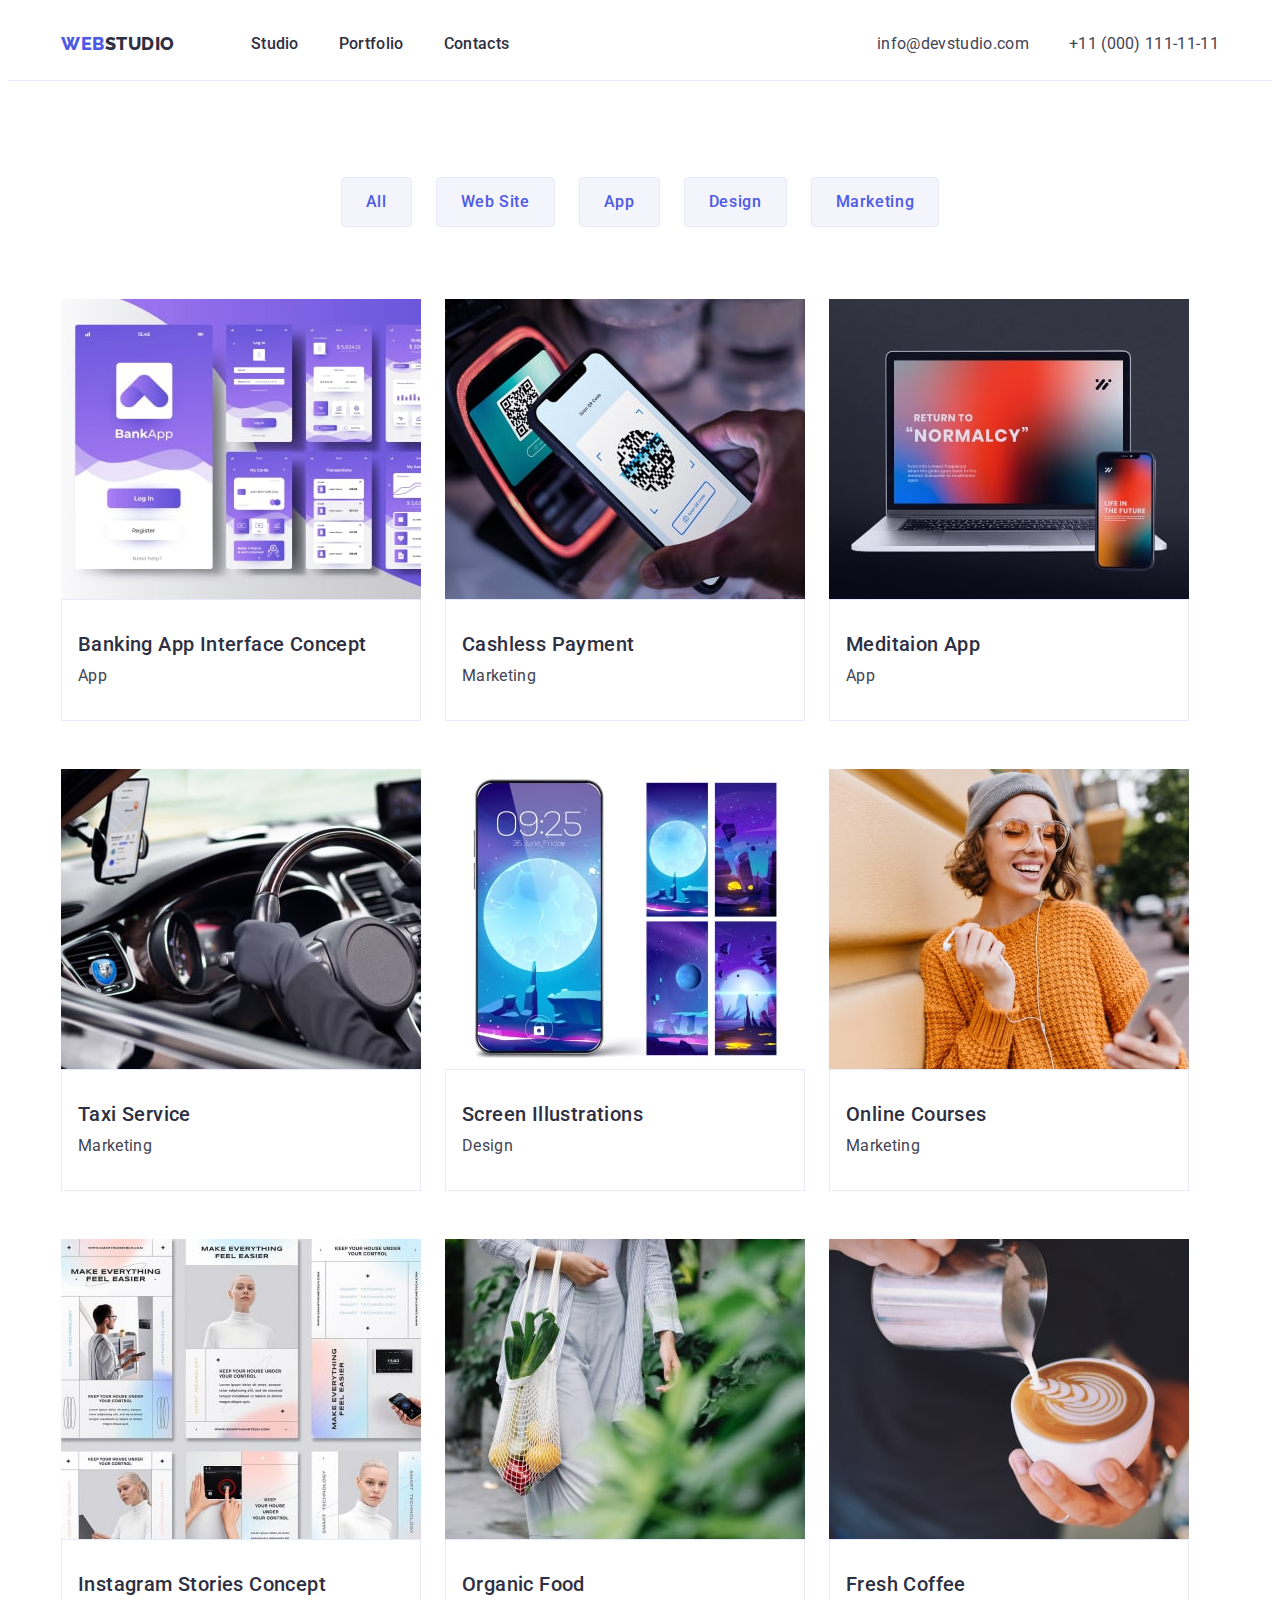
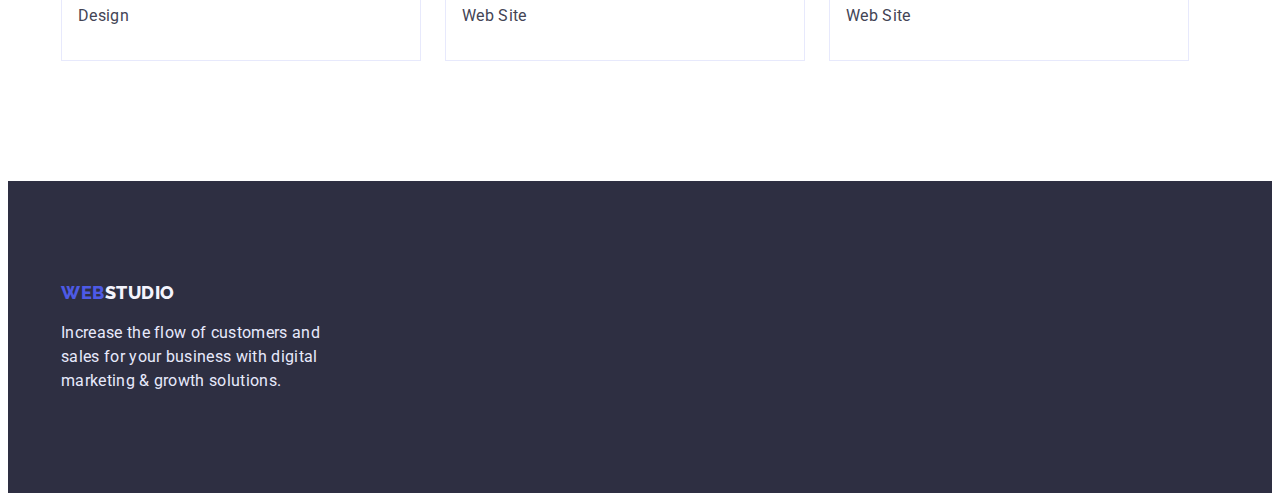
==== commit 547e7488: "oprava" ====
--- a/portfolio.html
+++ b/portfolio.html
@@ -63,7 +63,6 @@
       <!-- menu button -->
       <section class="menu-btn">
         <div class="container">
-          <h2 class="visually-hidden">menu button</h2>
           <ul class="btn-list list">
             <li class="btn-item">
               <button type="button" class="btn">All</button>
@@ -81,14 +80,8 @@
               <button type="button" class="btn">Marketing</button>
             </li>
           </ul>
-        </div>
-      </section>
-
-      <!-- /menu button -->
-      <!-- features-list -->
-      <section class="features">
-        <div class="container">
-          <h2 class="visually-hidden">menu portfolio</h2>
+          <!-- /menu button -->
+          <!-- features-list -->
           <ul class="features-list list">
             <li class="features-item">
               <a href="" class="features-link link">
@@ -98,10 +91,12 @@
                   width="360"
                   height="300"
                 />
-                <h3 class="features-title subtitle">
-                  Banking App Interface Concept
-                </h3>
-                <p class="features-text text">App</p>
+                <div class="container-features">
+                  <h2 class="features-title subtitle">
+                    Banking App Interface Concept
+                  </h2>
+                  <p class="features-text text">App</p>
+                </div>
               </a>
             </li>
             <li class="features-item">
@@ -112,8 +107,10 @@
                   width="360"
                   height="300"
                 />
-                <h3 class="features-title subtitle">Cashless Payment</h3>
-                <p class="features-text text">Marketing</p>
+                <div class="container-features">
+                  <h2 class="features-title subtitle">Cashless Payment</h2>
+                  <p class="features-text text">Marketing</p>
+                </div>
               </a>
             </li>
             <li class="features-item">
@@ -124,8 +121,10 @@
                   width="360"
                   height="300"
                 />
-                <h3 class="features-title subtitle">Meditaion App</h3>
-                <p class="features-text text">App</p>
+                <div class="container-features">
+                  <h2 class="features-title subtitle">Meditaion App</h2>
+                  <p class="features-text text">App</p>
+                </div>
               </a>
             </li>
             <li class="features-item">
@@ -136,8 +135,10 @@
                   width="360"
                   height="300"
                 />
-                <h3 class="features-title subtitle">Taxi Service</h3>
-                <p class="features-text text">Marketing</p>
+                <div class="container-features">
+                  <h2 class="features-title subtitle">Taxi Service</h2>
+                  <p class="features-text text">Marketing</p>
+                </div>
               </a>
             </li>
             <li class="features-item">
@@ -148,8 +149,10 @@
                   width="360"
                   height="300"
                 />
-                <h3 class="features-title subtitle">Screen Illustrations</h3>
-                <p class="features-text text">Design</p>
+                <div class="container-features">
+                  <h2 class="features-title subtitle">Screen Illustrations</h2>
+                  <p class="features-text text">Design</p>
+                </div>
               </a>
             </li>
             <li class="features-item">
@@ -160,8 +163,10 @@
                   width="360"
                   height="300"
                 />
-                <h3 class="features-title subtitle">Online Courses</h3>
-                <p class="features-text text">Marketing</p>
+                <div class="container-features">
+                  <h2 class="features-title subtitle">Online Courses</h2>
+                  <p class="features-text text">Marketing</p>
+                </div>
               </a>
             </li>
             <li class="features-item">
@@ -172,11 +177,13 @@
                   width="360"
                   height="300"
                 />
-                <h3 class="features-title subtitle">
-                  Instagram Stories Concept
-                </h3>
-                <p class="features-text text">Design</p></a
-              >
+                <div class="container-features">
+                  <h2 class="features-title subtitle">
+                    Instagram Stories Concept
+                  </h2>
+                  <p class="features-text text">Design</p>
+                </div>
+              </a>
             </li>
             <li class="features-item">
               <a href="" class="features-link link"
@@ -186,9 +193,11 @@
                   width="360"
                   height="300"
                 />
-                <h3 class="features-title subtitle">Organic Food</h3>
-                <p class="features-text text">Web Site</p></a
-              >
+                <div class="container-features">
+                  <h2 class="features-title subtitle">Organic Food</h2>
+                  <p class="features-text text">Web Site</p>
+                </div>
+              </a>
             </li>
             <li class="features-item">
               <a href="" class="features-link link"
@@ -198,13 +207,16 @@
                   width="360"
                   height="300"
                 />
-                <h3 class="features-title subtitle">Fresh Coffee</h3>
-                <p class="features-text text">Web Site</p></a
-              >
+                <div class="container-features">
+                  <h2 class="features-title subtitle">Fresh Coffee</h2>
+                  <p class="features-text text">Web Site</p>
+                </div>
+              </a>
             </li>
           </ul>
         </div>
       </section>
+
       <!-- /features-list -->
     </main>
     <!-- підвал -->
--- a/css/styles.css
+++ b/css/styles.css
@@ -224,11 +224,11 @@
     width: 264px;
 }
 .benefits-title {
-
+    margin-bottom: 8px;
     color: var(--maim-title-color);
 }
 .benefits-text {
-    margin-top: 8px;
+    
     color: var(--maim-text-color);
 
 
@@ -280,32 +280,44 @@
     align-items: center;
     gap: 24px;
 }
+.team-item>img{
+    display: block;
+    max-width: 200%;
+    height: auto;
+}
 .team-item{
-    display: flex;
-    align-items: center;
-    flex-direction: column;
+    box-shadow: 0px 1px 6px rgba(46, 47, 66, 0.08), 0px 1px 1px rgba(46, 47, 66, 0.16), 0px 2px 1px rgba(46, 47, 66, 0.08);
+border-radius: 0px 0px 4px 4px;
     background-color: var(--maim-big-title-color);
+
+}
+.container-cards{
     padding-bottom: 32px;
+    text-align:center ;
+    
 }
 .team-name {
+    
     margin-top: 32px;
     margin-bottom: 8px;
     color: var(--maim-title-color);
 
 }
 .team-text {
+    
     color: var(--maim-text-color);
 }
 /* -----------PORTFOLIO----------- */
 /* -----------menu button----------- */
 .menu-btn{
     padding-top: 96px;
-    padding-bottom: 72px;
+    padding-bottom: 120px;
 }
 .btn-list{
     display: flex;
     justify-content: center;
     text-align: center;
+    margin-bottom: 72px;
 }
 .btn{
     padding: 12px 24px;
@@ -331,9 +343,7 @@
     margin-right: 24px;
 }
 /* -----------features----------- */
-.features{
-    padding-bottom: 120px;
-}
+
 .features-list{
 
     display: flex;
@@ -343,20 +353,26 @@
 }
 .features-item{
     width: 360px;
-    padding-bottom: 32px;
-    border: 1px solid #E7E9FC;
+}
+.features-link>img{
+    display: block;
+    max-width: 200%;
+    height: auto;
+}
+.container-features{
+padding-top: 32px;
+padding-left: 16px;
+padding-bottom: 32px;
+border: 1px solid #E7E9FC;
+
 }
 
 .features-title{
-margin-top: 32px;
 margin-bottom: 8px;
-text-indent: 16px;
-
 color: var(--maim-title-color);
 
 }
 .features-text{
-    text-indent: 16px;
     color: var(--maim-text-color);
     
 }